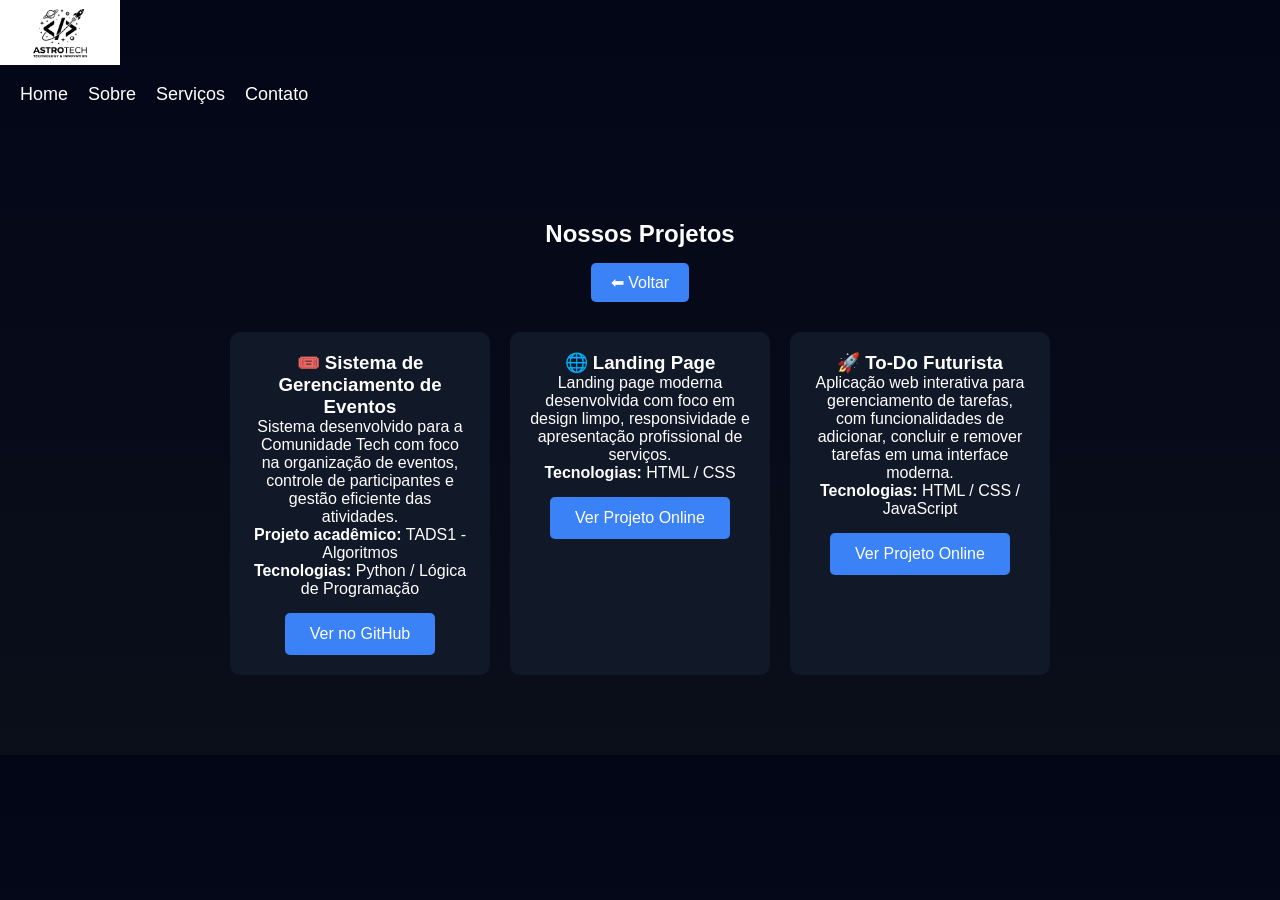
==== projetos.html @ 8f7dc67f "trabalho feito" ====
<!DOCTYPE html>
<html lang="pt-br">
<head>
    <meta charset="UTF-8">
    <title>Projetos - AstroTech</title>
    <link rel="stylesheet" href="style.css">
</head>
<body>

<header>
    <div class="container">
        <img src="img/logo.png" class="logo-pequena">

        <nav class="menu-normal">
            <a href="index.html">Home</a>
            <a href="index.html#sobre">Sobre</a>
            <a href="index.html#servicos">Serviços</a>
            <a href="index.html#contato">Contato</a>
        </nav>
    </div>
</header>

<section class="section">
    <h2>Nossos Projetos</h2>

    <!-- BOTÃO VOLTAR -->
    <a href="index.html" class="btn-voltar">⬅ Voltar</a>

    <div class="cards">

        <!-- PROJETO 1 -->
        <div class="card">
            <h3>🎟️ Sistema de Gerenciamento de Eventos</h3>

            <p>
                Sistema desenvolvido para a Comunidade Tech com foco na organização
                de eventos, controle de participantes e gestão eficiente das atividades.
            </p>

            <p><strong>Projeto acadêmico:</strong> TADS1 - Algoritmos</p>

            <p><strong>Tecnologias:</strong> Python / Lógica de Programação</p>

            <a href="https://github.com/selthon06/TADS1-Trabalho-ALG" target="_blank" class="btn">
                Ver no GitHub
            </a>
        </div>

        <!-- PROJETO 2 -->
        <div class="card">
            <h3>🌐 Landing Page</h3>

            <p>
                Landing page moderna desenvolvida com foco em design limpo,
                responsividade e apresentação profissional de serviços.
            </p>

            <p><strong>Tecnologias:</strong> HTML / CSS</p>

            <a href="https://selthon06.github.io/landing-page/" target="_blank" class="btn">
                Ver Projeto Online
            </a>
        </div>

        <!-- PROJETO 3 -->
        <div class="card">
            <h3>🚀 To-Do Futurista</h3>

            <p>
                Aplicação web interativa para gerenciamento de tarefas,
                com funcionalidades de adicionar, concluir e remover tarefas
                em uma interface moderna.
            </p>

            <p><strong>Tecnologias:</strong> HTML / CSS / JavaScript</p>

            <a href="https://selthon06.github.io/todo-futurista/" target="_blank" class="btn">
                Ver Projeto Online
            </a>
        </div>

        <!-- COPIAR PARA NOVOS PROJETOS -->
        <!--
        <div class="card">
            <h3>Nome do Projeto</h3>
            <p>Descrição aqui.</p>
            <p><strong>Tecnologias:</strong> ...</p>
            <a href="#" class="btn">Ver Projeto</a>
        </div>
        -->

    </div>
</section>

</body>
</html>
---- style.css ----
/* RESET */
* {
    margin: 0;
    padding: 0;
    box-sizing: border-box;
}

/* BODY */
body {
    font-family: Arial, sans-serif;
    background: linear-gradient(180deg, #020617, #0b0f1a);
    color: white;
}

/* ===== HEADER MENU (INDEX) ===== */
.header-topo {
    position: fixed;
    top: 0;
    width: 100%;
    display: flex;
    justify-content: flex-end;
    padding: 20px;
    z-index: 1000;
}

/* BOTÃO MENU */
.menu-toggle {
    font-size: 30px;
    cursor: pointer;
    background: rgba(0,0,0,0.5);
    padding: 10px 15px;
    border-radius: 5px;
}

/* MENU LATERAL (INDEX) */
nav {
    position: fixed;
    top: 0;
    right: -260px;
    width: 260px;
    height: 100vh;
    background: #111827;
    display: flex;
    flex-direction: column;
    padding: 60px 20px;
    transition: 0.3s;
}

nav a {
    color: white;
    text-decoration: none;
    margin: 15px 0;
    font-size: 18px;
}

nav.active {
    right: 0;
}

/* ===== MENU NORMAL (PROJETOS) ===== */
.menu-normal {
    position: static;
    width: auto;
    height: auto;
    background: none;
    display: flex;
    flex-direction: row;
    padding: 0;
}

.menu-normal a {
    margin-left: 20px;
}

/* ===== LOGO GRANDE (HOME) ===== */
.hero-logo {
    height: 100vh;
    display: flex;
    justify-content: center;
    align-items: center;
    overflow: hidden;
}

/* IMAGEM DA LOGO */
.hero-logo img {
    width: 60%;
    height: auto;
    object-fit: contain;
}

/* ===== LOGO PEQUENA (PROJETOS) ===== */
.logo-pequena {
    width: 120px;
    height: auto;
}

/* ===== SEÇÕES ===== */
.section {
    padding: 80px 20px;
    text-align: center;
    margin-top: 20px;
}

/* ===== CARDS ===== */
.cards {
    display: flex;
    flex-wrap: wrap;
    justify-content: center;
    gap: 20px;
}

.card {
    background: #111827;
    padding: 20px;
    border-radius: 10px;
    width: 260px;
    transition: 0.3s;
}

.card:hover {
    transform: translateY(-8px);
    box-shadow: 0 0 20px rgba(59,130,246,0.5);
}

/* IMAGEM DOS PROJETOS */
.card img {
    width: 100%;
    border-radius: 10px;
    margin-bottom: 10px;
}

/* ===== BOTÕES ===== */
.btn {
    display: inline-block;
    margin-top: 15px;
    padding: 12px 25px;
    background: #3b82f6;
    color: white;
    text-decoration: none;
    border-radius: 5px;
    transition: 0.3s;
}

.btn:hover {
    background: #2563eb;
}

/* BOTÃO VOLTAR */
.btn-voltar {
    display: inline-block;
    margin: 15px 0 30px;
    padding: 10px 20px;
    background: #3b82f6;
    color: white;
    text-decoration: none;
    border-radius: 5px;
    transition: 0.3s;
}

.btn-voltar:hover {
    background: #2563eb;
    transform: translateX(-5px);
}

/* ===== RODAPÉ ===== */
footer {
    text-align: center;
    padding: 20px;
    background: #020617;
}
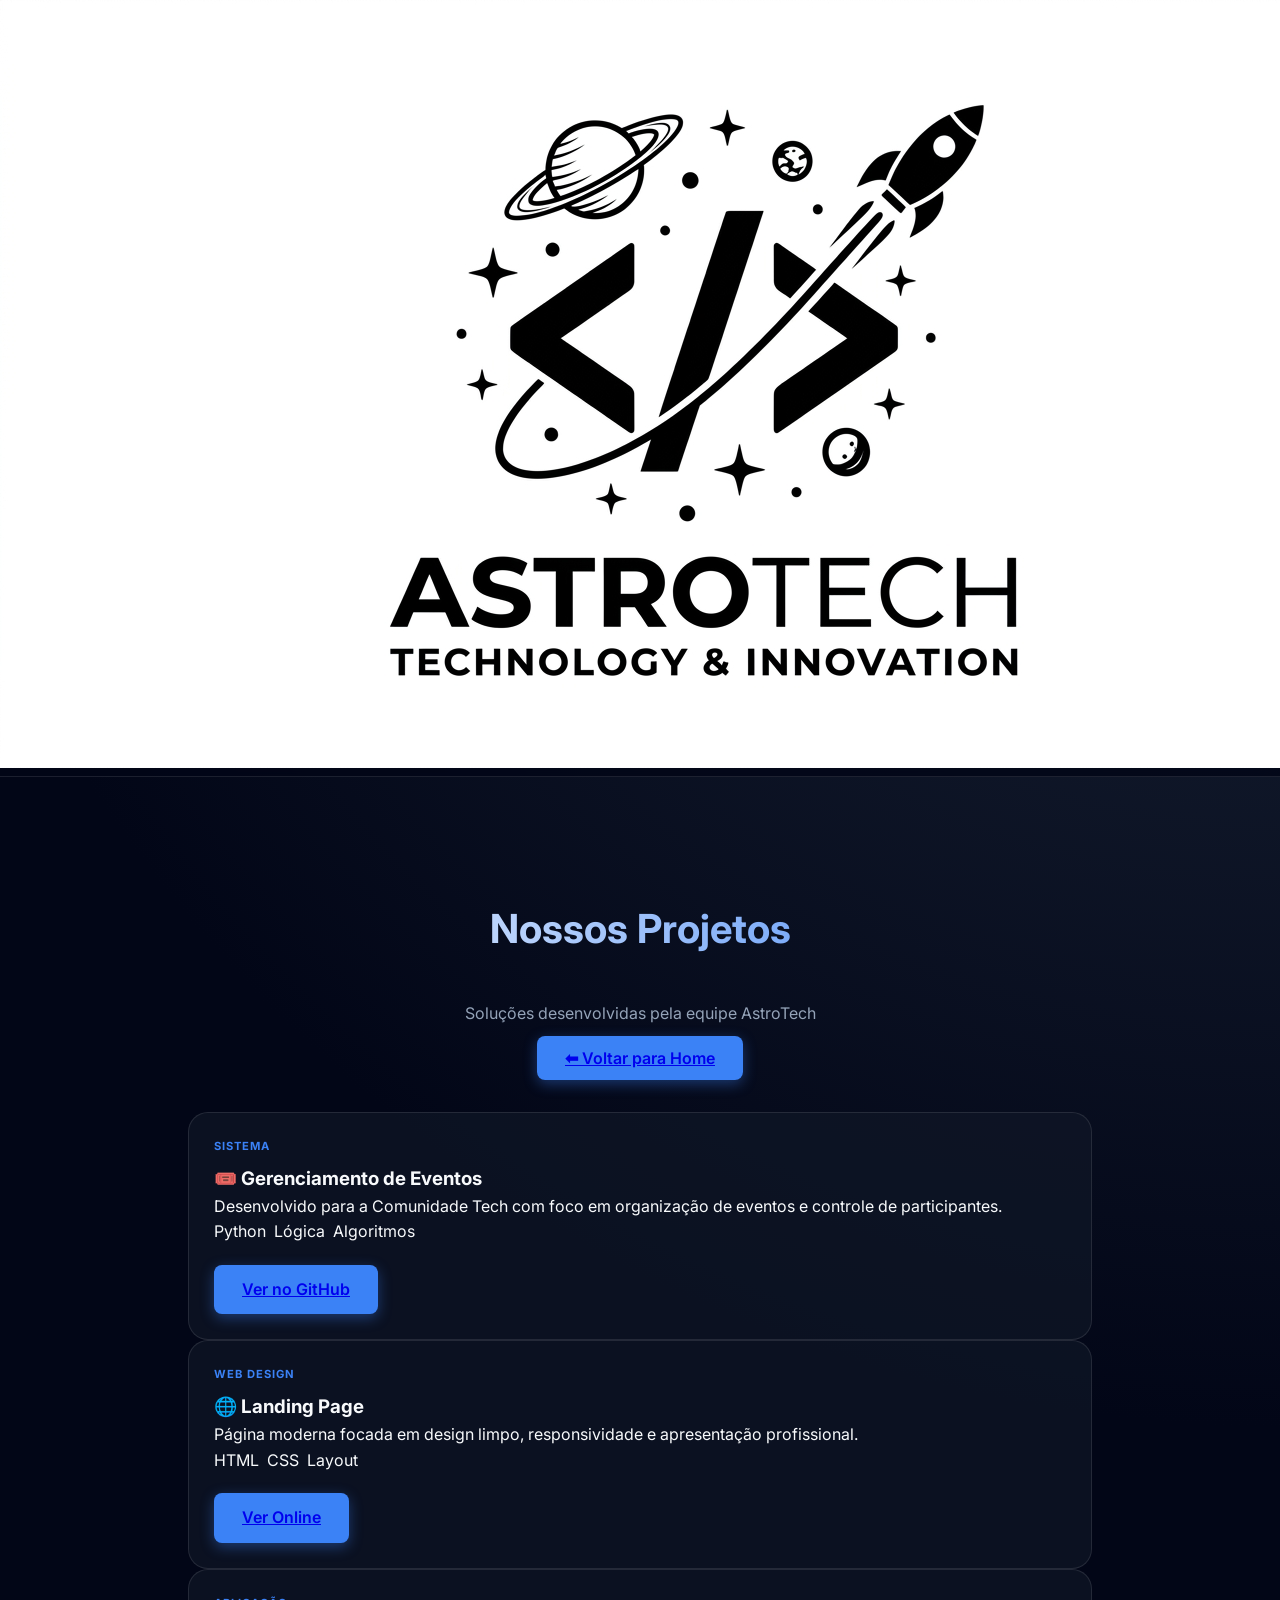
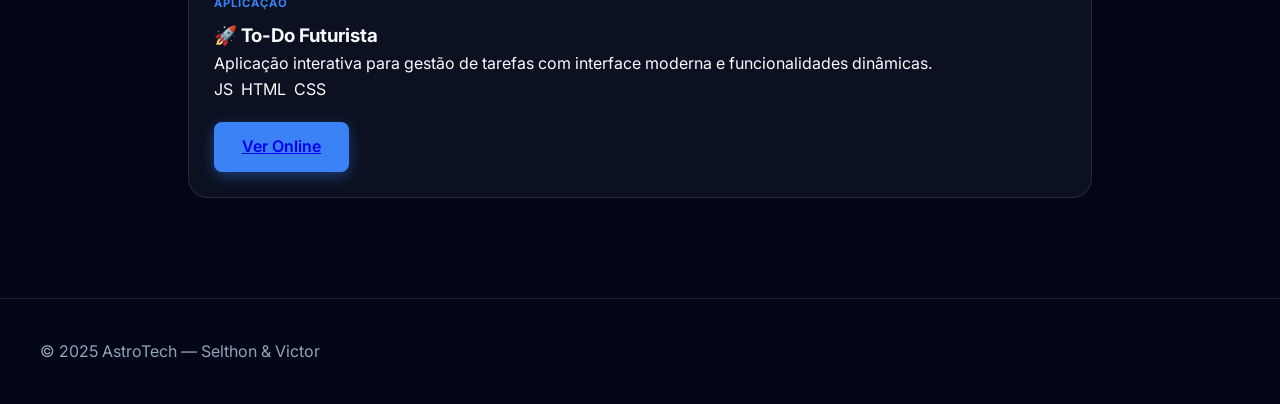
==== commit 991f317b: "Refatoração dos estilos utilizados" ====
--- a/projetos.html
+++ b/projetos.html
@@ -1,15 +1,17 @@
+
 <!DOCTYPE html>
 <html lang="pt-br">
 <head>
     <meta charset="UTF-8">
+    <meta name="viewport" content="width=device-width, initial-scale=1.0">
     <title>Projetos - AstroTech</title>
     <link rel="stylesheet" href="style.css">
 </head>
 <body>
 
-<header>
+<header class="header-projetos">
     <div class="container">
-        <img src="img/logo.png" class="logo-pequena">
+        <img src="img/logo.png" alt="AstroTech" class="logo-pequena">
 
         <nav class="menu-normal">
             <a href="index.html">Home</a>
@@ -21,76 +23,74 @@
 </header>
 
 <section class="section">
-    <h2>Nossos Projetos</h2>
+    <div class="container-titulo">
+        <h2>Nossos Projetos</h2>
+        <p class="subtitle">Soluções desenvolvidas pela equipe AstroTech</p>
+        <a href="index.html" class="btn-voltar">⬅ Voltar para Home</a>
+    </div>
 
-    <!-- BOTÃO VOLTAR -->
-    <a href="index.html" class="btn-voltar">⬅ Voltar</a>
+    <div class="project-grid">
 
-    <div class="cards">
+        <div class="project-card">
+            <div class="project-info">
+                <span class="category">SISTEMA</span>
+                <h3>🎟️ Gerenciamento de Eventos</h3>
+                <p>Desenvolvido para a Comunidade Tech com foco em organização de eventos e controle de participantes.</p>
+                
+                <div class="tech-tags">
+                    <span class="tag">Python</span>
+                    <span class="tag">Lógica</span>
+                    <span class="tag">Algoritmos</span>
+                </div>
 
-        <!-- PROJETO 1 -->
-        <div class="card">
-            <h3>🎟️ Sistema de Gerenciamento de Eventos</h3>
-
-            <p>
-                Sistema desenvolvido para a Comunidade Tech com foco na organização
-                de eventos, controle de participantes e gestão eficiente das atividades.
-            </p>
-
-            <p><strong>Projeto acadêmico:</strong> TADS1 - Algoritmos</p>
-
-            <p><strong>Tecnologias:</strong> Python / Lógica de Programação</p>
-
-            <a href="https://github.com/selthon06/TADS1-Trabalho-ALG" target="_blank" class="btn">
-                Ver no GitHub
-            </a>
+                <a href="https://github.com/selthon06/TADS1-Trabalho-ALG" target="_blank" class="btn">
+                    Ver no GitHub
+                </a>
+            </div>
         </div>
 
-        <!-- PROJETO 2 -->
-        <div class="card">
-            <h3>🌐 Landing Page</h3>
+        <div class="project-card">
+            <div class="project-info">
+                <span class="category">WEB DESIGN</span>
+                <h3>🌐 Landing Page</h3>
+                <p>Página moderna focada em design limpo, responsividade e apresentação profissional.</p>
+                
+                <div class="tech-tags">
+                    <span class="tag">HTML</span>
+                    <span class="tag">CSS</span>
+                    <span class="tag">Layout</span>
+                </div>
 
-            <p>
-                Landing page moderna desenvolvida com foco em design limpo,
-                responsividade e apresentação profissional de serviços.
-            </p>
-
-            <p><strong>Tecnologias:</strong> HTML / CSS</p>
-
-            <a href="https://selthon06.github.io/landing-page/" target="_blank" class="btn">
-                Ver Projeto Online
-            </a>
+                <a href="https://selthon06.github.io/landing-page/" target="_blank" class="btn">
+                    Ver Online
+                </a>
+            </div>
         </div>
 
-        <!-- PROJETO 3 -->
-        <div class="card">
-            <h3>🚀 To-Do Futurista</h3>
+        <div class="project-card">
+            <div class="project-info">
+                <span class="category">APLICAÇÃO</span>
+                <h3>🚀 To-Do Futurista</h3>
+                <p>Aplicação interativa para gestão de tarefas com interface moderna e funcionalidades dinâmicas.</p>
+                
+                <div class="tech-tags">
+                    <span class="tag">JS</span>
+                    <span class="tag">HTML</span>
+                    <span class="tag">CSS</span>
+                </div>
 
-            <p>
-                Aplicação web interativa para gerenciamento de tarefas,
-                com funcionalidades de adicionar, concluir e remover tarefas
-                em uma interface moderna.
-            </p>
-
-            <p><strong>Tecnologias:</strong> HTML / CSS / JavaScript</p>
-
-            <a href="https://selthon06.github.io/todo-futurista/" target="_blank" class="btn">
-                Ver Projeto Online
-            </a>
+                <a href="https://selthon06.github.io/todo-futurista/" target="_blank" class="btn">
+                    Ver Online
+                </a>
+            </div>
         </div>
-
-        <!-- COPIAR PARA NOVOS PROJETOS -->
-        <!--
-        <div class="card">
-            <h3>Nome do Projeto</h3>
-            <p>Descrição aqui.</p>
-            <p><strong>Tecnologias:</strong> ...</p>
-            <a href="#" class="btn">Ver Projeto</a>
-        </div>
-        -->
 
     </div>
 </section>
 
+<footer>
+    <p>© 2025 AstroTech — Selthon & Victor</p>
+</footer>
+
 </body>
 </html>
--- a/style.css
+++ b/style.css
@@ -1,170 +1,242 @@
-/* RESET */
+@import url('https://fonts.googleapis.com/css2?family=Inter:wght@300;400;600;700&display=swap');
+
+:root {
+    --primary: #3b82f6;
+    --primary-hover: #2563eb;
+    --bg-dark: #020617;
+    --bg-card: rgba(17, 24, 39, 0.7);
+    --text-main: #f8fafc;
+    --text-muted: #94a3b8;
+    --glass-border: rgba(255, 255, 255, 0.1);
+}
+
+/* RESET E BASE */
 * {
     margin: 0;
     padding: 0;
     box-sizing: border-box;
 }
 
-/* BODY */
+html {
+    scroll-behavior: smooth;
+}
+
 body {
-    font-family: Arial, sans-serif;
-    background: linear-gradient(180deg, #020617, #0b0f1a);
-    color: white;
-}
-
-/* ===== HEADER MENU (INDEX) ===== */
+    font-family: 'Inter', sans-serif;
+    background: radial-gradient(circle at top right, #1e293b, #020617 60%);
+    color: var(--text-main);
+    line-height: 1.6;
+    overflow-x: hidden;
+}
+
+/* ===== HEADER E MENU ===== */
 .header-topo {
     position: fixed;
     top: 0;
     width: 100%;
     display: flex;
     justify-content: flex-end;
-    padding: 20px;
+    padding: 20px 5%;
     z-index: 1000;
-}
-
-/* BOTÃO MENU */
+    backdrop-filter: blur(10px); /* Efeito de vidro no topo ao rolar */
+}
+
 .menu-toggle {
-    font-size: 30px;
+    font-size: 24px;
     cursor: pointer;
-    background: rgba(0,0,0,0.5);
-    padding: 10px 15px;
-    border-radius: 5px;
-}
-
-/* MENU LATERAL (INDEX) */
+    background: var(--primary);
+    padding: 10px 18px;
+    border-radius: 8px;
+    transition: 0.3s;
+    box-shadow: 0 4px 15px rgba(59, 130, 246, 0.4);
+}
+
 nav {
     position: fixed;
     top: 0;
-    right: -260px;
-    width: 260px;
+    right: -300px;
+    width: 280px;
     height: 100vh;
-    background: #111827;
-    display: flex;
-    flex-direction: column;
-    padding: 60px 20px;
-    transition: 0.3s;
+    background: rgba(15, 23, 42, 0.95);
+    backdrop-filter: blur(20px);
+    display: flex;
+    flex-direction: column;
+    padding: 80px 40px;
+    transition: cubic-bezier(0.4, 0, 0.2, 1) 0.5s;
+    border-left: 1px solid var(--glass-border);
+}
+
+nav.active {
+    right: 0;
 }
 
 nav a {
-    color: white;
+    color: var(--text-main);
     text-decoration: none;
     margin: 15px 0;
-    font-size: 18px;
-}
-
-nav.active {
-    right: 0;
-}
-
-/* ===== MENU NORMAL (PROJETOS) ===== */
-.menu-normal {
-    position: static;
-    width: auto;
-    height: auto;
-    background: none;
-    display: flex;
-    flex-direction: row;
-    padding: 0;
-}
-
-.menu-normal a {
-    margin-left: 20px;
-}
-
-/* ===== LOGO GRANDE (HOME) ===== */
+    font-size: 1.1rem;
+    font-weight: 500;
+    transition: 0.3s;
+}
+
+nav a:hover {
+    color: var(--primary);
+    transform: translateX(5px);
+}
+
+/* ===== HERO SECTION (LOGO) ===== */
 .hero-logo {
     height: 100vh;
     display: flex;
+    flex-direction: column;
     justify-content: center;
     align-items: center;
-    overflow: hidden;
-}
-
-/* IMAGEM DA LOGO */
+    text-align: center;
+}
+
 .hero-logo img {
-    width: 60%;
-    height: auto;
-    object-fit: contain;
-}
-
-/* ===== LOGO PEQUENA (PROJETOS) ===== */
-.logo-pequena {
-    width: 120px;
-    height: auto;
-}
-
-/* ===== SEÇÕES ===== */
+    width: 40%; /* Reduzi um pouco para ficar mais elegante */
+    max-width: 500px;
+    filter: drop-shadow(0 0 30px rgba(59, 130, 246, 0.3));
+    animation: float 6s ease-in-out infinite;
+}
+
+@keyframes float {
+    0%, 100% { transform: translateY(0); }
+    50% { transform: translateY(-20px); }
+}
+
+/* ===== CARDS E SEÇÕES ===== */
 .section {
-    padding: 80px 20px;
+    padding: 100px 10%;
+    max-width: 1200px;
+    margin: 0 auto;
+}
+
+h2 {
+    font-size: 2.5rem;
+    margin-bottom: 40px;
+    background: linear-gradient(to right, #fff, var(--primary));
+    background-clip: border-box;
+    -webkit-background-clip: text;
+    -webkit-text-fill-color: transparent;
+}
+
+.cards {
+    display: grid;
+    grid-template-columns: repeat(auto-fit, minmax(280px, 1fr));
+    gap: 25px;
+    margin-top: 40px;
+}
+
+.card {
+    background: var(--bg-card);
+    padding: 30px;
+    border-radius: 16px;
+    border: 1px solid var(--glass-border);
+    backdrop-filter: blur(5px);
+    transition: all 0.4s ease;
+    text-align: left;
+}
+
+.card:hover {
+    transform: translateY(-10px);
+    border-color: var(--primary);
+    box-shadow: 0 10px 30px rgba(0, 0, 0, 0.5), 0 0 15px rgba(59, 130, 246, 0.2);
+}
+
+.card h3 {
+    margin-bottom: 12px;
+    color: var(--primary);
+}
+
+.card p {
+    color: var(--text-muted);
+    font-size: 0.95rem;
+}
+
+/* ===== BOTÕES ===== */
+.btn, .btn-voltar {
+    background: var(--primary);
+    padding: 12px 28px;
+    font-weight: 600;
+    border-radius: 8px;
+    box-shadow: 0 4px 14px 0 rgba(59, 130, 246, 0.39);
+}
+
+.btn:hover {
+    background: var(--primary-hover);
+    transform: scale(1.05);
+}
+
+/* FOOTER */
+footer {
+    padding: 40px;
+    border-top: 1px solid var(--glass-border);
+    color: var(--text-muted);
+}
+.header-projetos {
+    background: rgba(2, 6, 23, 0.8);
+    backdrop-filter: blur(10px);
+    border-bottom: 1px solid var(--glass-border);
+    margin-bottom: 20px;
+}
+
+.container-titulo {
     text-align: center;
-    margin-top: 20px;
-}
-
-/* ===== CARDS ===== */
-.cards {
+    margin-bottom: 40px;
+}
+
+.subtitle {
+    color: var(--text-muted);
+    margin-bottom: 20px;
+}
+
+.category {
+    font-size: 0.7rem;
+    font-weight: 700;
+    color: var(--primary);
+    letter-spacing: 1px;
+    text-transform: uppercase;
+    display: block;
+    margin-bottom: 8px;
+}
+
+/* Garante que o grid de projetos não fique colado nas bordas */
+.project-grid {
+    max-width: 1100px;
+    margin: 0 auto;
+    padding: 0 20px;
+}
+
+.project-card {
+    display: flex;
+    flex-direction: column;
+    min-height: 150px; /* Define uma altura mínima para os cards ficarem iguais */
+    background: var(--bg-card);
+    border-radius: 20px;
+    border: 1px solid var(--glass-border);
+    transition: 0.4s;
+}
+
+.project-info {
+    padding: 25px;
+    display: flex;
+    flex-direction: column;
+    flex-grow: 1; /* Faz esta div ocupar todo o espaço disponível */
+}
+
+/* A MÁGICA: O margin-top: auto empurra o botão para o fim do card */
+.project-info .btn {
+    margin-top: auto; 
+    align-self: flex-start; /* Mantém o botão alinhado à esquerda */
+    width: fit-content;
+}
+
+/* Ajuste das tags para não embolarem */
+.tech-tags {
     display: flex;
     flex-wrap: wrap;
-    justify-content: center;
-    gap: 20px;
-}
-
-.card {
-    background: #111827;
-    padding: 20px;
-    border-radius: 10px;
-    width: 260px;
-    transition: 0.3s;
-}
-
-.card:hover {
-    transform: translateY(-8px);
-    box-shadow: 0 0 20px rgba(59,130,246,0.5);
-}
-
-/* IMAGEM DOS PROJETOS */
-.card img {
-    width: 100%;
-    border-radius: 10px;
-    margin-bottom: 10px;
-}
-
-/* ===== BOTÕES ===== */
-.btn {
-    display: inline-block;
-    margin-top: 15px;
-    padding: 12px 25px;
-    background: #3b82f6;
-    color: white;
-    text-decoration: none;
-    border-radius: 5px;
-    transition: 0.3s;
-}
-
-.btn:hover {
-    background: #2563eb;
-}
-
-/* BOTÃO VOLTAR */
-.btn-voltar {
-    display: inline-block;
-    margin: 15px 0 30px;
-    padding: 10px 20px;
-    background: #3b82f6;
-    color: white;
-    text-decoration: none;
-    border-radius: 5px;
-    transition: 0.3s;
-}
-
-.btn-voltar:hover {
-    background: #2563eb;
-    transform: translateX(-5px);
-}
-
-/* ===== RODAPÉ ===== */
-footer {
-    text-align: center;
-    padding: 20px;
-    background: #020617;
+    gap: 8px;
+    margin-bottom: 20px;
 }
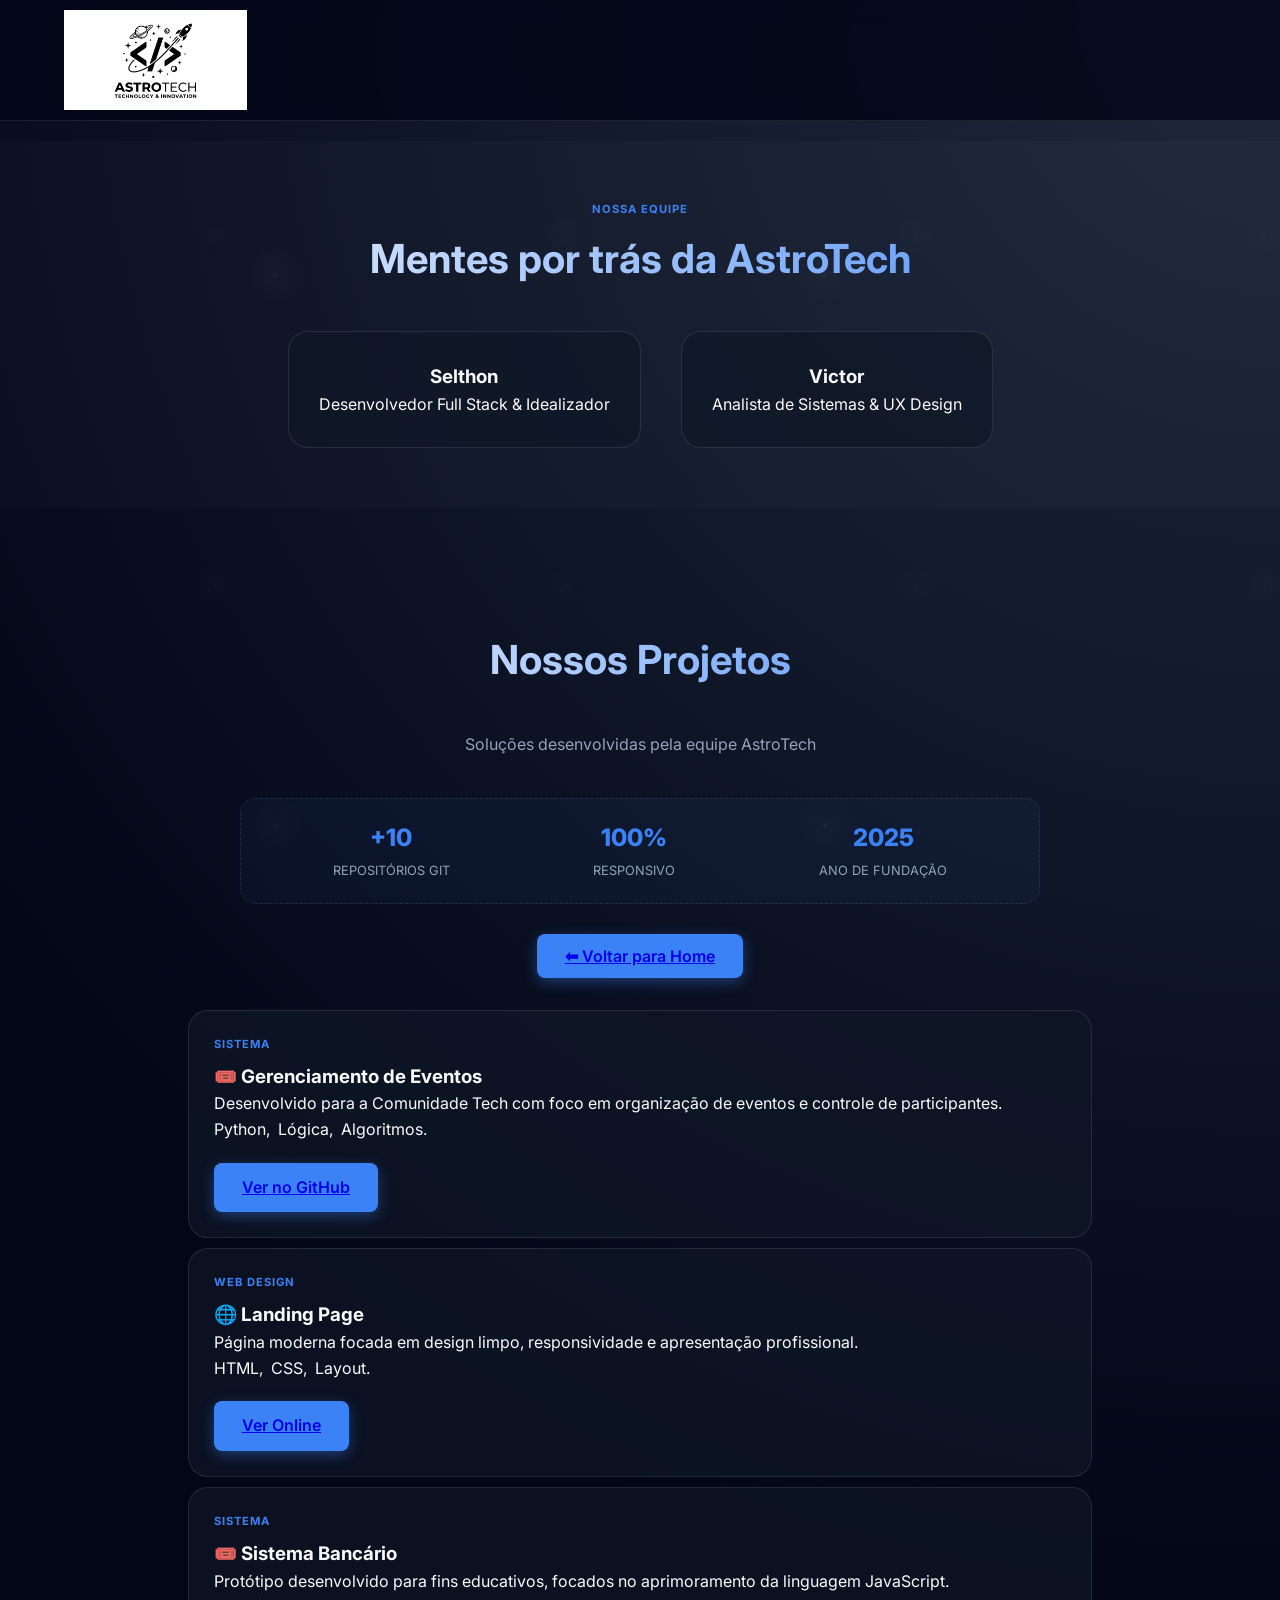
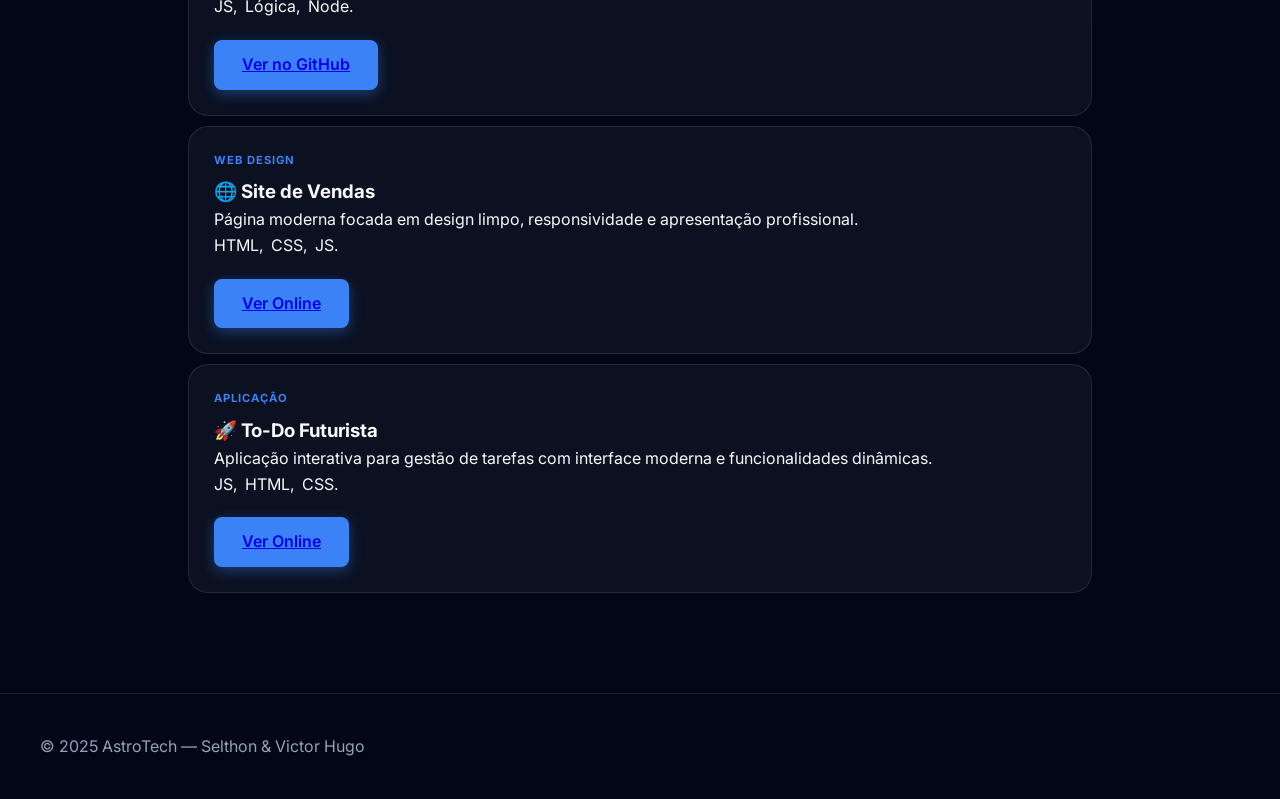
==== commit 90a5709f: "Fix: Nova estilização e refatoração dos links e projetos" ====
--- a/projetos.html
+++ b/projetos.html
@@ -10,8 +10,10 @@
 <body>
 
 <header class="header-projetos">
-    <div class="container">
-        <img src="img/logo.png" alt="AstroTech" class="logo-pequena">
+    <div class="container header-content">
+        <a href="index.html" class="logo-link">
+            <img src="img/logo.png" alt="AstroTech" class="logo-horizontal">
+        </a>
 
         <nav class="menu-normal">
             <a href="index.html">Home</a>
@@ -22,10 +24,45 @@
     </div>
 </header>
 
+<section class="team-section">
+    <div class="container">
+        <span class="category">Nossa Equipe</span>
+        <h2>Mentes por trás da AstroTech</h2>
+        <div class="team-grid">
+            <div class="team-card">
+                <div class="member-info">
+                    <h3>Selthon</h3>
+                    <p>Desenvolvedor Full Stack & Idealizador</p>
+                </div>
+            </div>
+            <div class="team-card">
+                <div class="member-info">
+                    <h3>Victor</h3>
+                    <p>Analista de Sistemas & UX Design</p>
+                </div>
+            </div>
+        </div>
+    </div>
+</section>
+
 <section class="section">
     <div class="container-titulo">
         <h2>Nossos Projetos</h2>
         <p class="subtitle">Soluções desenvolvidas pela equipe AstroTech</p>
+        <div class="stats-bar">
+            <div class="stat-item">
+                <span class="stat-number">+10</span>
+                <span class="stat-label">Repositórios Git</span>
+            </div>
+            <div class="stat-item">
+                <span class="stat-number">100%</span>
+                <span class="stat-label">Responsivo</span>
+            </div>
+            <div class="stat-item">
+                <span class="stat-number">2025</span>
+                <span class="stat-label">Ano de Fundação</span>
+            </div>
+        </div>
         <a href="index.html" class="btn-voltar">⬅ Voltar para Home</a>
     </div>
 
@@ -38,9 +75,9 @@
                 <p>Desenvolvido para a Comunidade Tech com foco em organização de eventos e controle de participantes.</p>
                 
                 <div class="tech-tags">
-                    <span class="tag">Python</span>
-                    <span class="tag">Lógica</span>
-                    <span class="tag">Algoritmos</span>
+                    <span class="tag">Python,</span>
+                    <span class="tag">Lógica,</span>
+                    <span class="tag">Algoritmos.</span>
                 </div>
 
                 <a href="https://github.com/selthon06/TADS1-Trabalho-ALG" target="_blank" class="btn">
@@ -56,12 +93,48 @@
                 <p>Página moderna focada em design limpo, responsividade e apresentação profissional.</p>
                 
                 <div class="tech-tags">
-                    <span class="tag">HTML</span>
-                    <span class="tag">CSS</span>
-                    <span class="tag">Layout</span>
+                    <span class="tag">HTML,</span>
+                    <span class="tag">CSS,</span>
+                    <span class="tag">Layout.</span>
                 </div>
 
                 <a href="https://selthon06.github.io/landing-page/" target="_blank" class="btn">
+                    Ver Online
+                </a>
+            </div>
+        </div>
+
+        <div class="project-card">
+            <div class="project-info">
+                <span class="category">SISTEMA</span>
+                <h3>🎟️ Sistema Bancário</h3>
+                <p>Protótipo desenvolvido para fins educativos, focados no aprimoramento da linguagem JavaScript.</p>
+                
+                <div class="tech-tags">
+                    <span class="tag">JS,</span>
+                    <span class="tag">Lógica,</span>
+                    <span class="tag">Node.</span>
+                </div>
+
+                <a href="https://github.com/VicHtads/POO/tree/main/SistemaBanco" target="_blank" class="btn">
+                    Ver no GitHub
+                </a>
+            </div>
+        </div>
+
+        <div class="project-card">
+            <div class="project-info">
+                <span class="category">WEB DESIGN</span>
+                <h3>🌐 Site de Vendas</h3>
+                <p>Página moderna focada em design limpo, responsividade e apresentação profissional.</p>
+                
+                <div class="tech-tags">
+                    <span class="tag">HTML,</span>
+                    <span class="tag">CSS,</span>
+                    <span class="tag">JS.</span>
+                </div>
+
+                <a href="https://vichtads.github.io/Palmas_Mondial_Ventiladores/" target="_blank" class="btn">
                     Ver Online
                 </a>
             </div>
@@ -74,9 +147,9 @@
                 <p>Aplicação interativa para gestão de tarefas com interface moderna e funcionalidades dinâmicas.</p>
                 
                 <div class="tech-tags">
-                    <span class="tag">JS</span>
-                    <span class="tag">HTML</span>
-                    <span class="tag">CSS</span>
+                    <span class="tag">JS,</span>
+                    <span class="tag">HTML,</span>
+                    <span class="tag">CSS.</span>
                 </div>
 
                 <a href="https://selthon06.github.io/todo-futurista/" target="_blank" class="btn">
@@ -89,7 +162,7 @@
 </section>
 
 <footer>
-    <p>© 2025 AstroTech — Selthon & Victor</p>
+    <p>© 2025 AstroTech — Selthon & Victor Hugo</p>
 </footer>
 
 </body>
--- a/style.css
+++ b/style.css
@@ -29,7 +29,7 @@
     overflow-x: hidden;
 }
 
-/* ===== HEADER E MENU ===== */
+/* HEADER E MENU */
 .header-topo {
     position: fixed;
     top: 0;
@@ -84,7 +84,7 @@
     transform: translateX(5px);
 }
 
-/* ===== HERO SECTION (LOGO) ===== */
+/*HERO SECTION (LOGO)*/
 .hero-logo {
     height: 100vh;
     display: flex;
@@ -95,7 +95,7 @@
 }
 
 .hero-logo img {
-    width: 40%; /* Reduzi um pouco para ficar mais elegante */
+    width: 40%; /* Reduzi um pouco para ficar mais legal */
     max-width: 500px;
     filter: drop-shadow(0 0 30px rgba(59, 130, 246, 0.3));
     animation: float 6s ease-in-out infinite;
@@ -106,7 +106,7 @@
     50% { transform: translateY(-20px); }
 }
 
-/* ===== CARDS E SEÇÕES ===== */
+/* CARDS E SEÇÕES */
 .section {
     padding: 100px 10%;
     max-width: 1200px;
@@ -130,14 +130,18 @@
 }
 
 .card {
-    background: var(--bg-card);
+    background: linear-gradient(135deg, rgba(255, 255, 255, 0.05), rgba(255, 255, 255, 0.01));
     padding: 30px;
     border-radius: 16px;
     border: 1px solid var(--glass-border);
     backdrop-filter: blur(5px);
     transition: all 0.4s ease;
     text-align: left;
-}
+    position: relative;
+    overflow: hidden;
+}
+
+
 
 .card:hover {
     transform: translateY(-10px);
@@ -155,7 +159,7 @@
     font-size: 0.95rem;
 }
 
-/* ===== BOTÕES ===== */
+/* BOTÕES */
 .btn, .btn-voltar {
     background: var(--primary);
     padding: 12px 28px;
@@ -217,6 +221,7 @@
     border-radius: 20px;
     border: 1px solid var(--glass-border);
     transition: 0.4s;
+    margin-top: 10px;
 }
 
 .project-info {
@@ -226,7 +231,6 @@
     flex-grow: 1; /* Faz esta div ocupar todo o espaço disponível */
 }
 
-/* A MÁGICA: O margin-top: auto empurra o botão para o fim do card */
 .project-info .btn {
     margin-top: auto; 
     align-self: flex-start; /* Mantém o botão alinhado à esquerda */
@@ -239,4 +243,229 @@
     flex-wrap: wrap;
     gap: 8px;
     margin-bottom: 20px;
+}
+
+/* Container do Header para alinhar horizontalmente */
+.header-content {
+    display: flex;
+    justify-content: space-between;
+    align-items: center;
+    width: 100%;
+    padding: 10px 5%;
+}
+
+.logo-horizontal {
+    height: 100px; /* Define uma altura fixa pequena */
+    width: auto;   /* Largura se ajusta proporcionalmente */
+    object-fit: contain;
+    filter: invert(0) brightness(1); 
+}
+
+.logo-link {
+    display: flex;
+    align-items: center;
+}
+
+/* Garante que o título da página não fique colado no header */
+.section {
+    padding-top: 120px; /* Dá espaço para o header fixo */
+}
+
+/* EFEITO DE ESTRELAS NO FUNDO */
+body::before {
+    content: "";
+    position: fixed;
+    top: 0;
+    left: 0;
+    width: 100%;
+    height: 100%;
+    background-image: 
+        radial-gradient(white, rgba(255,255,255,.2) 2px, transparent 40px),
+        radial-gradient(white, rgba(255,255,255,.15) 1px, transparent 30px);
+    background-size: 550px 550px, 350px 350px;
+    background-position: 0 0, 40px 60px;
+    opacity: 0.1; /* Bem sutil para não atrapalhar a leitura */
+    z-index: -1;
+}
+
+/* ESTILO DA SEÇÃO DE EQUIPE */
+.team-section {
+    padding: 60px 20px;
+    text-align: center;
+    background: rgba(255, 255, 255, 0.02); /* Diferença leve de tom para separar seções */
+}
+
+.team-grid {
+    display: flex;
+    justify-content: center;
+    gap: 40px;
+    margin-top: 30px;
+}
+
+.team-card {
+    background: var(--bg-card);
+    padding: 30px;
+    border-radius: 20px;
+    border: 1px solid var(--glass-border);
+    min-width: 250px;
+    transition: 0.3s;
+}
+
+.team-card:hover {
+    border-color: var(--primary);
+    box-shadow: 0 0 20px rgba(59, 130, 246, 0.1);
+}
+
+.stats-bar {
+    display: flex;
+    justify-content: space-around;
+    max-width: 800px;
+    margin: 40px auto;
+    padding: 20px;
+    background: rgba(59, 130, 246, 0.05);
+    border-radius: 15px;
+    border: 1px dashed var(--glass-border);
+}
+
+.stat-number {
+    display: block;
+    font-size: 1.5rem;
+    font-weight: 800;
+    color: var(--primary);
+}
+
+.stat-label {
+    font-size: 0.8rem;
+    color: var(--text-muted);
+    text-transform: uppercase;
+}
+
+.hero-content {
+    text-align: center;
+    padding: 0 20px;
+}
+
+.hero-content h1 {
+    font-size: 3rem;
+    margin-top: 20px;
+    font-weight: 800;
+}
+
+.highlight {
+    color: var(--primary);
+    text-shadow: 0 0 20px rgba(59, 130, 246, 0.5);
+}
+
+.hero-content p {
+    color: var(--text-muted);
+    max-width: 600px;
+    margin: 20px auto;
+    font-size: 1.1rem;
+}
+
+.btn-outline {
+    background: transparent;
+    border: 1px solid var(--primary);
+    margin-left: 15px;
+}
+
+.btn-outline:hover {
+    background: rgba(59, 130, 246, 0.1);
+}
+
+.tech-icons-grid {
+    display: grid;
+    grid-template-columns: repeat(auto-fit, minmax(100px,));
+    gap: 30px;
+    margin-top: 40px;
+}
+
+.tech-item {
+    background: rgba(255, 255, 255, 0.03);
+    padding: 30px;
+    border-radius: 15px;
+    border: 1px solid var(--glass-border);
+    display: flex;
+    flex-direction: column;
+    align-items: center;
+    transition: 0.3s;
+}
+
+.tech-item:hover {
+    transform: translateY(-5px);
+    background: rgba(59, 130, 246, 0.1);
+    border-color: var(--primary);
+}
+
+.tech-item i {
+    font-size: 3rem; /* Tamanho do ícone */
+    margin-bottom: 15px;
+}
+
+.tech-item span {
+    font-weight: 600;
+    font-size: 0.9rem;
+    color: var(--text-main);
+}
+
+* Layout em Grid para a Seção Sobre */
+.about-grid {
+    display: grid;
+    grid-template-columns: 1.2fr 0.8fr; /* Coluna de texto maior que a de features */
+    gap: 60px;
+    align-items: center;
+    text-align: left; /* Alinhamento à esquerda para ar mais profissional */
+}
+
+.about-text h2 {
+    margin-bottom: 20px;
+    text-align: left;
+}
+
+.about-text p {
+    color: var(--text-muted);
+    font-size: 1.1rem;
+    margin-bottom: 20px;
+}
+
+/* Coluna de Features (Mini Cards) */
+.about-features {
+    display: flex;
+    flex-direction: column;
+    gap: 20px;
+}
+
+.feature-mini-card {
+    background: rgba(255, 255, 255, 0.03);
+    padding: 20px;
+    border-radius: 12px;
+    border-left: 4px solid var(--primary); /* Detalhe visual de cor */
+    transition: 0.3s;
+}
+
+.feature-mini-card:hover {
+    background: rgba(59, 130, 246, 0.08);
+    transform: translateX(10px);
+}
+
+.feature-mini-card h3 {
+    font-size: 1rem;
+    color: #fff;
+    margin-bottom: 5px;
+}
+
+.feature-mini-card p {
+    font-size: 0.85rem;
+    color: var(--text-muted);
+    margin: 0;
+}
+
+/* Ajuste para telas pequenas */
+@media (max-width: 768px) {
+    .about-grid {
+        grid-template-columns: 1fr;
+        text-align: center;
+    }
+    .about-text h2 { text-align: center; }
+    .feature-mini-card:hover { transform: translateY(-5px); }
 }
